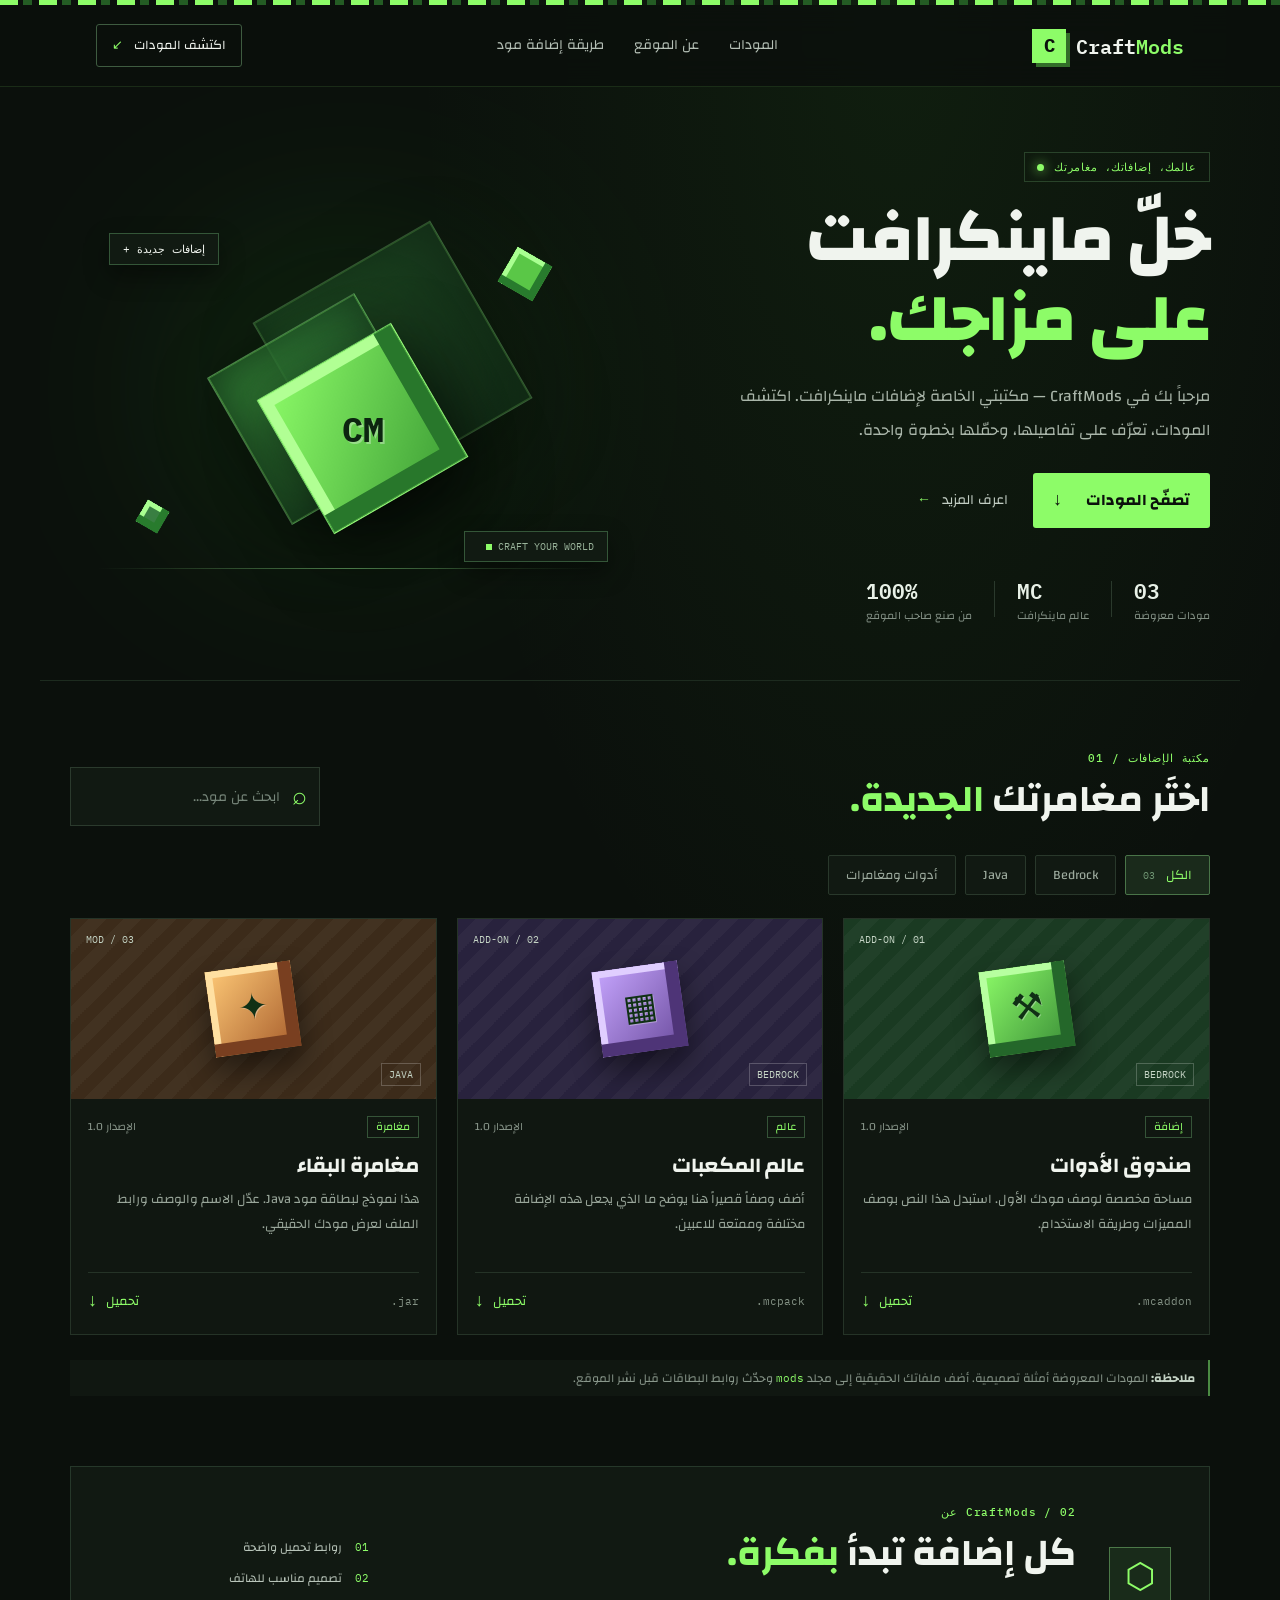
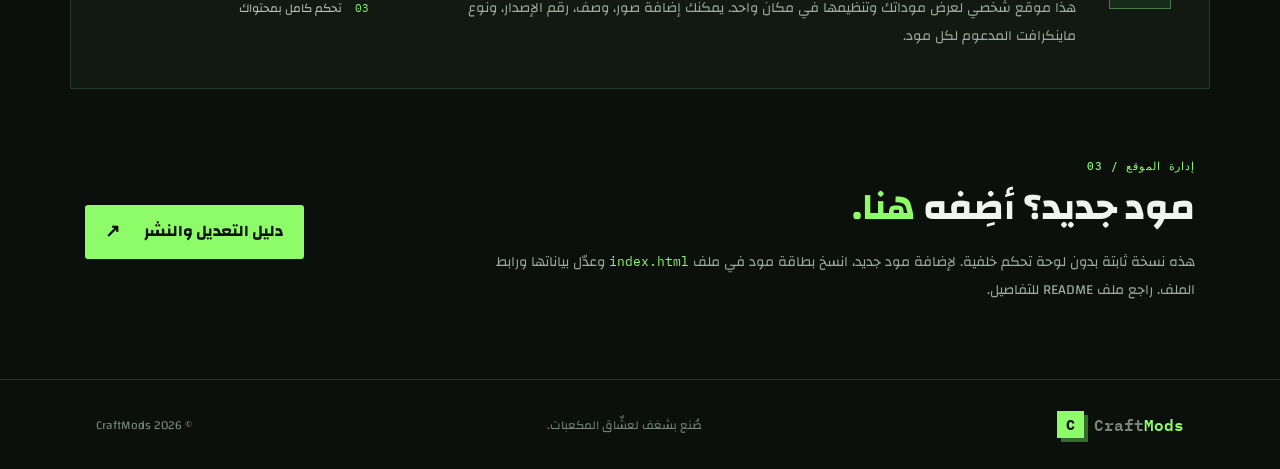
==== index.html @ 0b6674d8 "Add files via upload" ====
<!doctype html>
<html lang="ar" dir="rtl">
<head>
  <meta charset="utf-8">
  <meta name="viewport" content="width=device-width, initial-scale=1">
  <meta name="theme-color" content="#101810">
  <meta name="description" content="CraftMods — مودات وإضافات ماينكرافت من صنعنا.">
  <title>CraftMods | مودات ماينكرافت</title>
  <link rel="stylesheet" href="styles.css">
</head>
<body>
  <div class="pixel-strip" aria-hidden="true"></div>
  <header class="topbar">
    <a class="brand" href="#" aria-label="CraftMods الرئيسية">
      <span class="brand-cube">C</span><span>Craft<span class="green">Mods</span></span>
    </a>
    <nav><a href="#mods">المودات</a><a href="#about">عن الموقع</a><a href="#submit">طريقة إضافة مود</a></nav>
    <a class="header-button" href="#mods">اكتشف المودات <span>↙</span></a>
  </header>

  <main>
    <section class="hero">
      <div class="hero-copy">
        <div class="eyebrow"><span class="pulse"></span> عالمك، إضافاتك، مغامرتك</div>
        <h1>خلّ ماينكرافت<br><span class="green">على مزاجك.</span></h1>
        <p>مرحباً بك في CraftMods — مكتبتي الخاصة لإضافات ماينكرافت. اكتشف المودات، تعرّف على تفاصيلها، وحمّلها بخطوة واحدة.</p>
        <div class="hero-actions">
          <a class="primary-button" href="#mods">تصفّح المودات <span>↓</span></a>
          <a class="text-button" href="#about">اعرف المزيد <span>←</span></a>
        </div>
        <div class="hero-stats">
          <div><strong id="mod-count">03</strong><span>مودات معروضة</span></div>
          <i></i>
          <div><strong>MC</strong><span>عالم ماينكرافت</span></div>
          <i></i>
          <div><strong>100%</strong><span>من صنع صاحب الموقع</span></div>
        </div>
      </div>
      <div class="hero-art" aria-label="رسم مكعبات خضراء مستوحاة من ماينكرافت">
        <div class="art-glow"></div>
        <div class="floating-tag tag-one">+ إضافات جديدة</div>
        <div class="cube cube-back"></div>
        <div class="cube cube-mid"></div>
        <div class="cube cube-front"><span>CM</span></div>
        <div class="mini-cube mini-one"></div><div class="mini-cube mini-two"></div>
        <div class="floating-tag tag-two"><span class="dot"></span> CRAFT YOUR WORLD</div>
        <div class="ground"></div>
      </div>
    </section>

    <section class="section mods-section" id="mods">
      <div class="section-heading">
        <div><div class="section-kicker">مكتبة الإضافات / 01</div><h2>اختَر مغامرتك <span class="green">الجديدة.</span></h2></div>
        <div class="search-wrap"><span>⌕</span><input id="search" type="search" placeholder="ابحث عن مود..." aria-label="ابحث عن مود"></div>
      </div>
      <div class="filters" role="group" aria-label="تصفية المودات">
        <button class="filter active" data-filter="all">الكل <span id="all-count">03</span></button>
        <button class="filter" data-filter="bedrock">Bedrock</button>
        <button class="filter" data-filter="java">Java</button>
        <button class="filter" data-filter="tools">أدوات ومغامرات</button>
      </div>
      <div class="mod-grid" id="mod-grid">
        <article class="mod-card" data-title="صندوق الأدوات" data-category="bedrock tools">
          <div class="mod-cover cover-green"><span class="cover-label">ADD-ON / 01</span><div class="cover-cube">⚒</div><span class="cover-version">BEDROCK</span></div>
          <div class="mod-info"><div class="mod-meta"><span class="type-pill">إضافة</span><span>الإصدار 1.0</span></div><h3>صندوق الأدوات</h3><p>مساحة مخصصة لوصف مودك الأول. استبدل هذا النص بوصف المميزات وطريقة الاستخدام.</p><div class="card-bottom"><span class="file-type">.mcaddon</span><a class="download-link" href="mods/toolbox.mcaddon" download>تحميل <span>↓</span></a></div></div>
        </article>
        <article class="mod-card" data-title="عالم المكعبات" data-category="bedrock">
          <div class="mod-cover cover-purple"><span class="cover-label">ADD-ON / 02</span><div class="cover-cube">▦</div><span class="cover-version">BEDROCK</span></div>
          <div class="mod-info"><div class="mod-meta"><span class="type-pill">عالم</span><span>الإصدار 1.0</span></div><h3>عالم المكعبات</h3><p>أضف وصفاً قصيراً هنا يوضح ما الذي يجعل هذه الإضافة مختلفة وممتعة للاعبين.</p><div class="card-bottom"><span class="file-type">.mcpack</span><a class="download-link" href="mods/cube-world.mcpack" download>تحميل <span>↓</span></a></div></div>
        </article>
        <article class="mod-card" data-title="مغامرة البقاء" data-category="java tools">
          <div class="mod-cover cover-orange"><span class="cover-label">MOD / 03</span><div class="cover-cube">✦</div><span class="cover-version">JAVA</span></div>
          <div class="mod-info"><div class="mod-meta"><span class="type-pill">مغامرة</span><span>الإصدار 1.0</span></div><h3>مغامرة البقاء</h3><p>هذا نموذج لبطاقة مود Java. عدّل الاسم والوصف ورابط الملف لعرض مودك الحقيقي.</p><div class="card-bottom"><span class="file-type">.jar</span><a class="download-link" href="mods/survival-adventure.jar" download>تحميل <span>↓</span></a></div></div>
        </article>
      </div>
      <div class="empty-state" id="empty-state" hidden>ما لقينا مود بهذا الاسم. جرّب كلمة ثانية.</div>
      <p class="demo-note"><strong>ملاحظة:</strong> المودات المعروضة أمثلة تصميمية. أضف ملفاتك الحقيقية إلى مجلد <code>mods</code> وحدّث روابط البطاقات قبل نشر الموقع.</p>
    </section>

    <section class="about-section" id="about">
      <div class="about-icon">⬡</div>
      <div><div class="section-kicker">عن CraftMods / 02</div><h2>كل إضافة تبدأ <span class="green">بفكرة.</span></h2><p>هذا موقع شخصي لعرض موداتك وتنظيمها في مكان واحد. يمكنك إضافة صور، وصف، رقم الإصدار، ونوع ماينكرافت المدعوم لكل مود.</p></div>
      <div class="about-points"><div><span>01</span> روابط تحميل واضحة</div><div><span>02</span> تصميم مناسب للهاتف</div><div><span>03</span> تحكم كامل بمحتواك</div></div>
    </section>

    <section class="owner-section" id="submit">
      <div><div class="section-kicker">إدارة الموقع / 03</div><h2>مود جديد؟ أضِفه <span class="green">هنا.</span></h2><p>هذه نسخة ثابتة بدون لوحة تحكم خلفية. لإضافة مود جديد، انسخ بطاقة مود في ملف <code>index.html</code> وعدّل بياناتها ورابط الملف. راجع ملف README للتفاصيل.</p></div>
      <a class="primary-button" href="README.md" target="_blank" rel="noopener">دليل التعديل والنشر <span>↗</span></a>
    </section>
  </main>
  <footer><a class="brand" href="#"><span class="brand-cube">C</span><span>Craft<span class="green">Mods</span></span></a><span>صُنع بشغف لعشّاق المكعبات.</span><span>© <span id="year"></span> CraftMods</span></footer>
  <script src="script.js"></script>
</body>
</html>
---- styles.css ----
@import url('https://fonts.googleapis.com/css2?family=Changa:wght@400;500;600;700;800&family=IBM+Plex+Mono:wght@400;500;600&display=swap');
:root{--bg:#0b100c;--panel:#111912;--panel2:#17221a;--line:#26342a;--text:#f0f4ee;--muted:#9aa79b;--green:#8dfc68;--green2:#48c72f;--mono:'IBM Plex Mono',monospace}
*{box-sizing:border-box}html{scroll-behavior:smooth;scroll-padding-top:90px}body{margin:0;background:var(--bg);color:var(--text);font-family:'Changa',sans-serif;line-height:1.7;background-image:radial-gradient(ellipse at 70% 0%,rgba(72,199,47,.08),transparent 38%)}
a{color:inherit;text-decoration:none}.pixel-strip{height:5px;background:repeating-linear-gradient(90deg,var(--green) 0 18px,transparent 18px 23px,#245c24 23px 32px,transparent 32px 39px)}
.topbar{height:82px;display:flex;align-items:center;justify-content:space-between;padding:0 7.5%;border-bottom:1px solid rgba(141,252,104,.12);background:rgba(11,16,12,.86);position:sticky;top:0;z-index:10;backdrop-filter:blur(15px)}
.brand{display:flex;align-items:center;gap:10px;font-family:var(--mono);font-size:20px;font-weight:600;direction:ltr}.brand-cube{width:34px;height:34px;display:grid;place-items:center;background:var(--green);color:#0b100c;font-weight:700;box-shadow:4px 4px 0 #326d29;font-size:19px}.green{color:var(--green)}
nav{display:flex;gap:30px;color:#b5c0b6;font-size:14px}nav a:hover,.text-button:hover{color:var(--green)}.header-button{border:1px solid #3e5b40;padding:9px 15px;font-size:13px;border-radius:3px}.header-button span{color:var(--green);margin-right:8px}
.hero{max-width:1200px;margin:auto;min-height:590px;padding:65px 30px 54px;display:grid;grid-template-columns:1fr 1fr;align-items:center;gap:30px;overflow:hidden}.hero-copy{position:relative;z-index:2}.eyebrow,.section-kicker{font:500 11px var(--mono);letter-spacing:.08em;color:var(--green);direction:ltr;text-align:right}.eyebrow{display:inline-flex;align-items:center;gap:10px;border:1px solid #29432a;padding:7px 12px;margin-bottom:18px}.pulse{width:7px;height:7px;border-radius:50%;background:var(--green);box-shadow:0 0 12px var(--green)}h1{font-size:clamp(43px,5.3vw,70px);line-height:1.18;margin:0 0 20px;font-weight:800;letter-spacing:-1px}.hero-copy>p{color:#aab6aa;max-width:470px;font-size:16px;line-height:2.1;margin:0 0 26px}.hero-actions{display:flex;align-items:center;gap:25px}.primary-button{display:inline-flex;gap:24px;align-items:center;background:var(--green);color:#0b100c;padding:12px 20px;font-weight:700;border-radius:3px;transition:.2s}.primary-button:hover{background:#b0ff98;transform:translateY(-2px)}.primary-button span{font-size:18px}.text-button{color:#c2cdc3;font-size:14px}.text-button span{margin-right:7px;color:var(--green)}.hero-stats{display:flex;align-items:center;gap:22px;margin-top:45px}.hero-stats div{display:flex;flex-direction:column}.hero-stats strong{font:600 21px var(--mono);direction:ltr;color:#e8f1e7}.hero-stats span{font-size:11px;color:#839085}.hero-stats i{width:1px;height:36px;background:#2a392c}
.hero-art{height:420px;position:relative;display:grid;place-items:center;perspective:900px}.art-glow{position:absolute;width:340px;height:300px;background:#39d42d;filter:blur(110px);opacity:.15;border-radius:50%}.cube{position:absolute;width:170px;height:170px;transform:rotate(-30deg) skew(2deg,2deg);border:1px solid rgba(190,255,172,.35);box-shadow:inset 0 0 45px #163c1d,0 25px 80px #0008}.cube:before,.cube:after{content:"";position:absolute;inset:0;border:1px solid #8dfc6833}.cube-back{width:205px;height:205px;transform:translate(45px,-28px) rotate(-30deg);background:linear-gradient(135deg,#2d6f35,#15331c);opacity:.55}.cube-mid{transform:translate(-25px,20px) rotate(-30deg);background:linear-gradient(135deg,#3b963e,#173b20);opacity:.8}.cube-front{width:155px;height:155px;transform:translate(15px,40px) rotate(-30deg);background:linear-gradient(135deg,#8dfc68,#3c9c35);box-shadow:inset -20px -20px 0 #28772b,inset 12px 12px 0 #b1ff94,0 30px 70px #0009;display:grid;place-items:center;color:#0c2510;font:800 35px var(--mono)}.cube-front span{transform:rotate(30deg);text-shadow:2px 2px #ffffff55}.mini-cube{position:absolute;width:40px;height:40px;background:#5ac747;box-shadow:inset -8px -8px #287b2d,inset 5px 5px #a9ff91;transform:rotate(30deg)}.mini-one{top:75px;right:80px}.mini-two{bottom:70px;left:70px;width:25px;height:25px;background:#397f42}.floating-tag{position:absolute;z-index:3;background:#111a12;border:1px solid #345638;padding:8px 13px;font:11px var(--mono);direction:ltr;box-shadow:0 10px 25px #0006}.tag-one{top:54px;left:7%}.tag-two{bottom:37px;right:3%;color:#9ab49b;font-size:10px}.dot{display:inline-block;width:6px;height:6px;background:var(--green);margin-left:8px}.ground{position:absolute;bottom:30px;width:90%;height:1px;background:linear-gradient(90deg,transparent,#4a7948,transparent)}
.section{max-width:1200px;margin:auto;padding:70px 30px}.mods-section{border-top:1px solid #1d2b1f}.section-heading{display:flex;justify-content:space-between;align-items:end;gap:25px}.section-heading h2,.about-section h2,.owner-section h2{font-size:clamp(27px,3vw,38px);line-height:1.4;margin:8px 0 0}.search-wrap{display:flex;align-items:center;gap:10px;background:#111912;border:1px solid #2b3a2d;padding:7px 12px;width:250px}.search-wrap span{font-size:25px;color:var(--green)}.search-wrap input{border:0;outline:0;background:transparent;color:white;font:14px 'Changa';width:100%}.search-wrap input::placeholder{color:#77867a}.filters{display:flex;gap:9px;margin:29px 0 23px;flex-wrap:wrap}.filter{background:#111912;color:#9dab9e;border:1px solid #29382b;padding:7px 17px;font:13px 'Changa';cursor:pointer;border-radius:2px}.filter.active,.filter:hover{background:#1a2a1b;color:var(--green);border-color:#497448}.filter span{font:10px var(--mono);margin-right:8px;color:#719875}.mod-grid{display:grid;grid-template-columns:repeat(3,minmax(0,1fr));gap:20px}.mod-card{background:#101711;border:1px solid #253327;transition:transform .2s,border-color .2s;min-width:0}.mod-card:hover{transform:translateY(-5px);border-color:#527c4d}.mod-cover{height:180px;position:relative;overflow:hidden;display:grid;place-items:center;background-color:#1b3420;background-image:linear-gradient(135deg,transparent 25%,#ffffff08 25%,#ffffff08 50%,transparent 50%,transparent 75%,#ffffff08 75%);background-size:35px 35px}.cover-green{background-color:#1a3a22}.cover-purple{background-color:#28223d}.cover-orange{background-color:#3c2b1a}.cover-label,.cover-version{position:absolute;font:10px var(--mono);color:#c5d4c5;direction:ltr}.cover-label{top:14px;left:15px}.cover-version{bottom:13px;right:15px;border:1px solid #ffffff36;padding:4px 7px}.cover-cube{width:86px;height:86px;display:grid;place-items:center;background:linear-gradient(135deg,#8dfc68,#398c37);box-shadow:inset -13px -13px #24672a,inset 7px 7px #b7ffa0,0 15px 30px #0007;color:#103015;font-size:36px;transform:rotate(-8deg);text-shadow:1px 1px #fff5}.cover-purple .cover-cube{background:linear-gradient(135deg,#c7a6ff,#6a4b9c);box-shadow:inset -13px -13px #4e3477,inset 7px 7px #e0ceff,0 15px 30px #0007}.cover-orange .cover-cube{background:linear-gradient(135deg,#ffca77,#a65c2b);box-shadow:inset -13px -13px #793f20,inset 7px 7px #ffe0a2,0 15px 30px #0007}.mod-info{padding:17px}.mod-meta{display:flex;justify-content:space-between;align-items:center;color:#859287;font-size:11px}.type-pill{border:1px solid #355438;color:var(--green);padding:1px 8px}.mod-info h3{font-size:21px;margin:10px 0 3px}.mod-info p{font-size:13px;color:#99a69a;min-height:68px;line-height:1.9;margin:0 0 17px}.card-bottom{display:flex;align-items:center;justify-content:space-between;border-top:1px solid #253327;padding-top:13px}.file-type{font:11px var(--mono);color:#849285;direction:ltr}.download-link{display:inline-flex;align-items:center;gap:9px;color:var(--green);font-size:13px}.download-link span{font-size:18px}.download-link:hover{color:white}.demo-note{color:#89978b;font-size:12px;margin:25px 0 0;border-right:2px solid #4b8b43;padding:8px 13px;background:#101711}.demo-note strong{color:#c3d2c4}.demo-note code,code{font-family:var(--mono);font-size:.9em;color:var(--green);direction:ltr}.empty-state{padding:35px;text-align:center;color:#aab6aa;border:1px dashed #344737}
.about-section{max-width:1140px;margin:0 auto 70px;padding:38px;background:#111912;border:1px solid #26382a;display:grid;grid-template-columns:70px 1fr 260px;align-items:center;gap:25px}.about-icon{width:62px;height:62px;display:grid;place-items:center;border:1px solid #4c7948;color:var(--green);font-size:35px;background:#192b1a}.about-section p,.owner-section p{color:#9eab9f;font-size:14px;line-height:2;max-width:610px;margin-bottom:0}.about-points{display:flex;flex-direction:column;gap:10px;font-size:12px;color:#b9c5ba}.about-points span{font:11px var(--mono);color:var(--green);margin-left:10px}.owner-section{max-width:1140px;margin:0 auto 75px;display:flex;align-items:center;justify-content:space-between;gap:30px;padding:0 15px}.owner-section p{max-width:720px}footer{border-top:1px solid #243127;min-height:90px;padding:20px 7.5%;display:flex;align-items:center;justify-content:space-between;gap:20px;color:#78877a;font-size:12px}footer .brand{font-size:16px}footer .brand-cube{width:27px;height:27px;font-size:15px}
@media(max-width:850px){.topbar{padding:0 5%;height:72px}nav{gap:14px}nav a{font-size:12px}.header-button{display:none}.hero{padding-top:45px;grid-template-columns:1fr 0.8fr;gap:0}.hero-art{transform:scale(.82);margin-right:-30px}.hero-stats{gap:12px}.hero-stats span{font-size:10px}.mod-grid{gap:12px}.mod-info{padding:13px}.mod-info h3{font-size:18px}.about-section{margin:0 25px 60px;grid-template-columns:55px 1fr}.about-points{grid-column:2;display:grid;grid-template-columns:1fr 1fr 1fr}.about-icon{width:50px;height:50px}}
@media(max-width:620px){.topbar{height:66px}.brand{font-size:17px}.brand-cube{width:29px;height:29px}nav{gap:12px}nav a{font-size:11px}nav a:nth-child(3){display:none}.hero{display:flex;flex-direction:column;align-items:stretch;padding:42px 22px 20px;gap:0}.hero-copy>p{font-size:14px}.hero-art{height:300px;transform:scale(.8);margin:-10px 0 -20px}.hero-stats{margin-top:32px;justify-content:space-between}.hero-stats strong{font-size:17px}.section{padding:52px 20px}.section-heading{align-items:stretch;flex-direction:column}.search-wrap{width:100%}.mod-grid{grid-template-columns:1fr}.mod-cover{height:195px}.mod-info p{min-height:0}.about-section{margin:0 20px 50px;padding:24px;grid-template-columns:1fr;gap:15px}.about-points{grid-column:auto;grid-template-columns:1fr;gap:6px}.about-section h2,.owner-section h2{font-size:28px}.owner-section{padding:0 22px;align-items:flex-start;flex-direction:column;margin-bottom:55px}.owner-section .primary-button{font-size:13px}footer{padding:22px;flex-wrap:wrap}footer>span:nth-child(2){order:3;width:100%}}
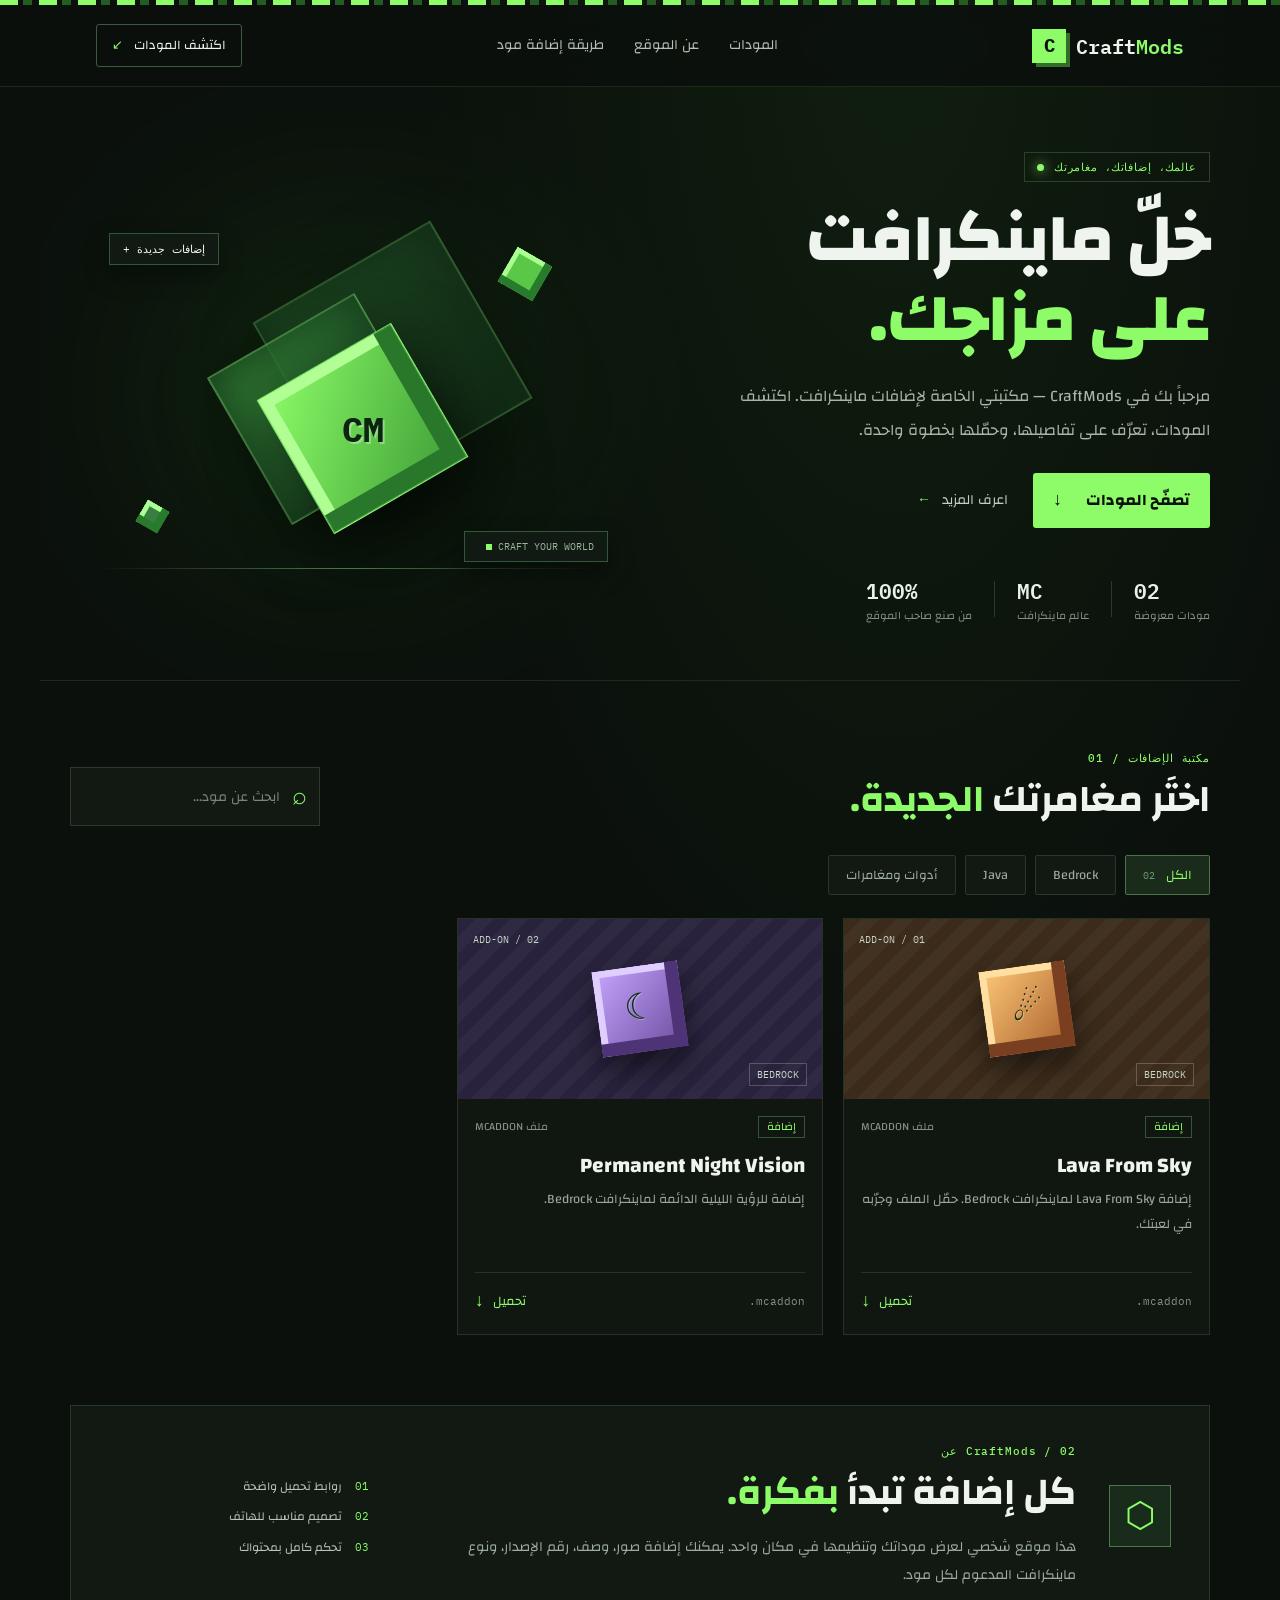
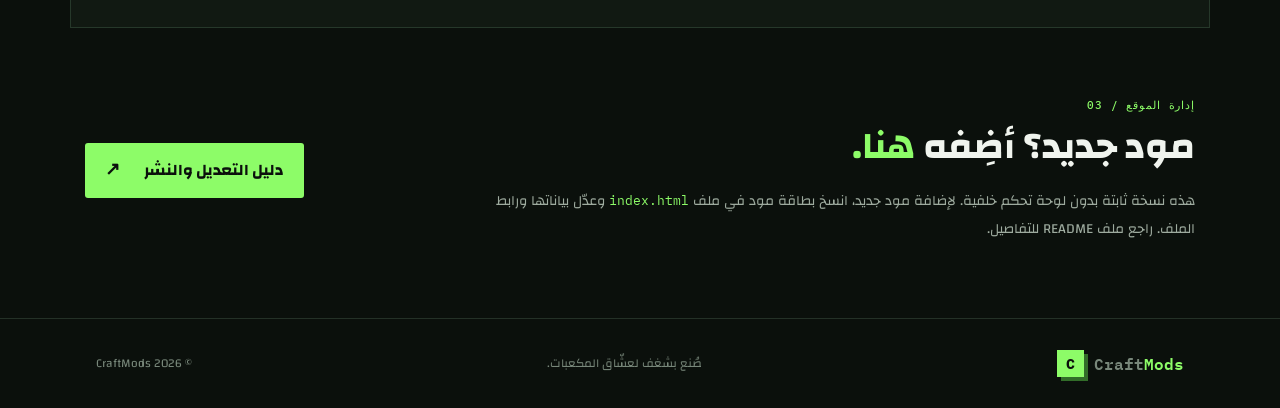
==== commit f392b685: "Update index.html" ====
--- a/index.html
+++ b/index.html
@@ -17,7 +17,6 @@
     <nav><a href="#mods">المودات</a><a href="#about">عن الموقع</a><a href="#submit">طريقة إضافة مود</a></nav>
     <a class="header-button" href="#mods">اكتشف المودات <span>↙</span></a>
   </header>
-
   <main>
     <section class="hero">
       <div class="hero-copy">
@@ -29,7 +28,7 @@
           <a class="text-button" href="#about">اعرف المزيد <span>←</span></a>
         </div>
         <div class="hero-stats">
-          <div><strong id="mod-count">03</strong><span>مودات معروضة</span></div>
+          <div><strong id="mod-count">02</strong><span>مودات معروضة</span></div>
           <i></i>
           <div><strong>MC</strong><span>عالم ماينكرافت</span></div>
           <i></i>
@@ -47,42 +46,34 @@
         <div class="ground"></div>
       </div>
     </section>
-
     <section class="section mods-section" id="mods">
       <div class="section-heading">
         <div><div class="section-kicker">مكتبة الإضافات / 01</div><h2>اختَر مغامرتك <span class="green">الجديدة.</span></h2></div>
         <div class="search-wrap"><span>⌕</span><input id="search" type="search" placeholder="ابحث عن مود..." aria-label="ابحث عن مود"></div>
       </div>
       <div class="filters" role="group" aria-label="تصفية المودات">
-        <button class="filter active" data-filter="all">الكل <span id="all-count">03</span></button>
+        <button class="filter active" data-filter="all">الكل <span id="all-count">02</span></button>
         <button class="filter" data-filter="bedrock">Bedrock</button>
         <button class="filter" data-filter="java">Java</button>
         <button class="filter" data-filter="tools">أدوات ومغامرات</button>
       </div>
       <div class="mod-grid" id="mod-grid">
-        <article class="mod-card" data-title="صندوق الأدوات" data-category="bedrock tools">
-          <div class="mod-cover cover-green"><span class="cover-label">ADD-ON / 01</span><div class="cover-cube">⚒</div><span class="cover-version">BEDROCK</span></div>
-          <div class="mod-info"><div class="mod-meta"><span class="type-pill">إضافة</span><span>الإصدار 1.0</span></div><h3>صندوق الأدوات</h3><p>مساحة مخصصة لوصف مودك الأول. استبدل هذا النص بوصف المميزات وطريقة الاستخدام.</p><div class="card-bottom"><span class="file-type">.mcaddon</span><a class="download-link" href="mods/toolbox.mcaddon" download>تحميل <span>↓</span></a></div></div>
+        <article class="mod-card" data-title="Lava From Sky" data-category="bedrock">
+          <div class="mod-cover cover-orange"><span class="cover-label">ADD-ON / 01</span><div class="cover-cube">☄</div><span class="cover-version">BEDROCK</span></div>
+          <div class="mod-info"><div class="mod-meta"><span class="type-pill">إضافة</span><span>ملف MCADDON</span></div><h3>Lava From Sky</h3><p>إضافة Lava From Sky لماينكرافت Bedrock. حمّل الملف وجرّبه في لعبتك.</p><div class="card-bottom"><span class="file-type">.mcaddon</span><a class="download-link" href="mods/Lava_From_Sky_Y270_Fixed_Import.mcaddon" download>تحميل <span>↓</span></a></div></div>
         </article>
-        <article class="mod-card" data-title="عالم المكعبات" data-category="bedrock">
-          <div class="mod-cover cover-purple"><span class="cover-label">ADD-ON / 02</span><div class="cover-cube">▦</div><span class="cover-version">BEDROCK</span></div>
-          <div class="mod-info"><div class="mod-meta"><span class="type-pill">عالم</span><span>الإصدار 1.0</span></div><h3>عالم المكعبات</h3><p>أضف وصفاً قصيراً هنا يوضح ما الذي يجعل هذه الإضافة مختلفة وممتعة للاعبين.</p><div class="card-bottom"><span class="file-type">.mcpack</span><a class="download-link" href="mods/cube-world.mcpack" download>تحميل <span>↓</span></a></div></div>
-        </article>
-        <article class="mod-card" data-title="مغامرة البقاء" data-category="java tools">
-          <div class="mod-cover cover-orange"><span class="cover-label">MOD / 03</span><div class="cover-cube">✦</div><span class="cover-version">JAVA</span></div>
-          <div class="mod-info"><div class="mod-meta"><span class="type-pill">مغامرة</span><span>الإصدار 1.0</span></div><h3>مغامرة البقاء</h3><p>هذا نموذج لبطاقة مود Java. عدّل الاسم والوصف ورابط الملف لعرض مودك الحقيقي.</p><div class="card-bottom"><span class="file-type">.jar</span><a class="download-link" href="mods/survival-adventure.jar" download>تحميل <span>↓</span></a></div></div>
+        <article class="mod-card" data-title="Permanent Night Vision" data-category="bedrock">
+          <div class="mod-cover cover-purple"><span class="cover-label">ADD-ON / 02</span><div class="cover-cube">☾</div><span class="cover-version">BEDROCK</span></div>
+          <div class="mod-info"><div class="mod-meta"><span class="type-pill">إضافة</span><span>ملف MCADDON</span></div><h3>Permanent Night Vision</h3><p>إضافة للرؤية الليلية الدائمة لماينكرافت Bedrock.</p><div class="card-bottom"><span class="file-type">.mcaddon</span><a class="download-link" href="mods/Permanent_Night_Vision_Custom_Icon.mcaddon" download>تحميل <span>↓</span></a></div></div>
         </article>
       </div>
       <div class="empty-state" id="empty-state" hidden>ما لقينا مود بهذا الاسم. جرّب كلمة ثانية.</div>
-      <p class="demo-note"><strong>ملاحظة:</strong> المودات المعروضة أمثلة تصميمية. أضف ملفاتك الحقيقية إلى مجلد <code>mods</code> وحدّث روابط البطاقات قبل نشر الموقع.</p>
     </section>
-
     <section class="about-section" id="about">
       <div class="about-icon">⬡</div>
       <div><div class="section-kicker">عن CraftMods / 02</div><h2>كل إضافة تبدأ <span class="green">بفكرة.</span></h2><p>هذا موقع شخصي لعرض موداتك وتنظيمها في مكان واحد. يمكنك إضافة صور، وصف، رقم الإصدار، ونوع ماينكرافت المدعوم لكل مود.</p></div>
       <div class="about-points"><div><span>01</span> روابط تحميل واضحة</div><div><span>02</span> تصميم مناسب للهاتف</div><div><span>03</span> تحكم كامل بمحتواك</div></div>
     </section>
-
     <section class="owner-section" id="submit">
       <div><div class="section-kicker">إدارة الموقع / 03</div><h2>مود جديد؟ أضِفه <span class="green">هنا.</span></h2><p>هذه نسخة ثابتة بدون لوحة تحكم خلفية. لإضافة مود جديد، انسخ بطاقة مود في ملف <code>index.html</code> وعدّل بياناتها ورابط الملف. راجع ملف README للتفاصيل.</p></div>
       <a class="primary-button" href="README.md" target="_blank" rel="noopener">دليل التعديل والنشر <span>↗</span></a>
